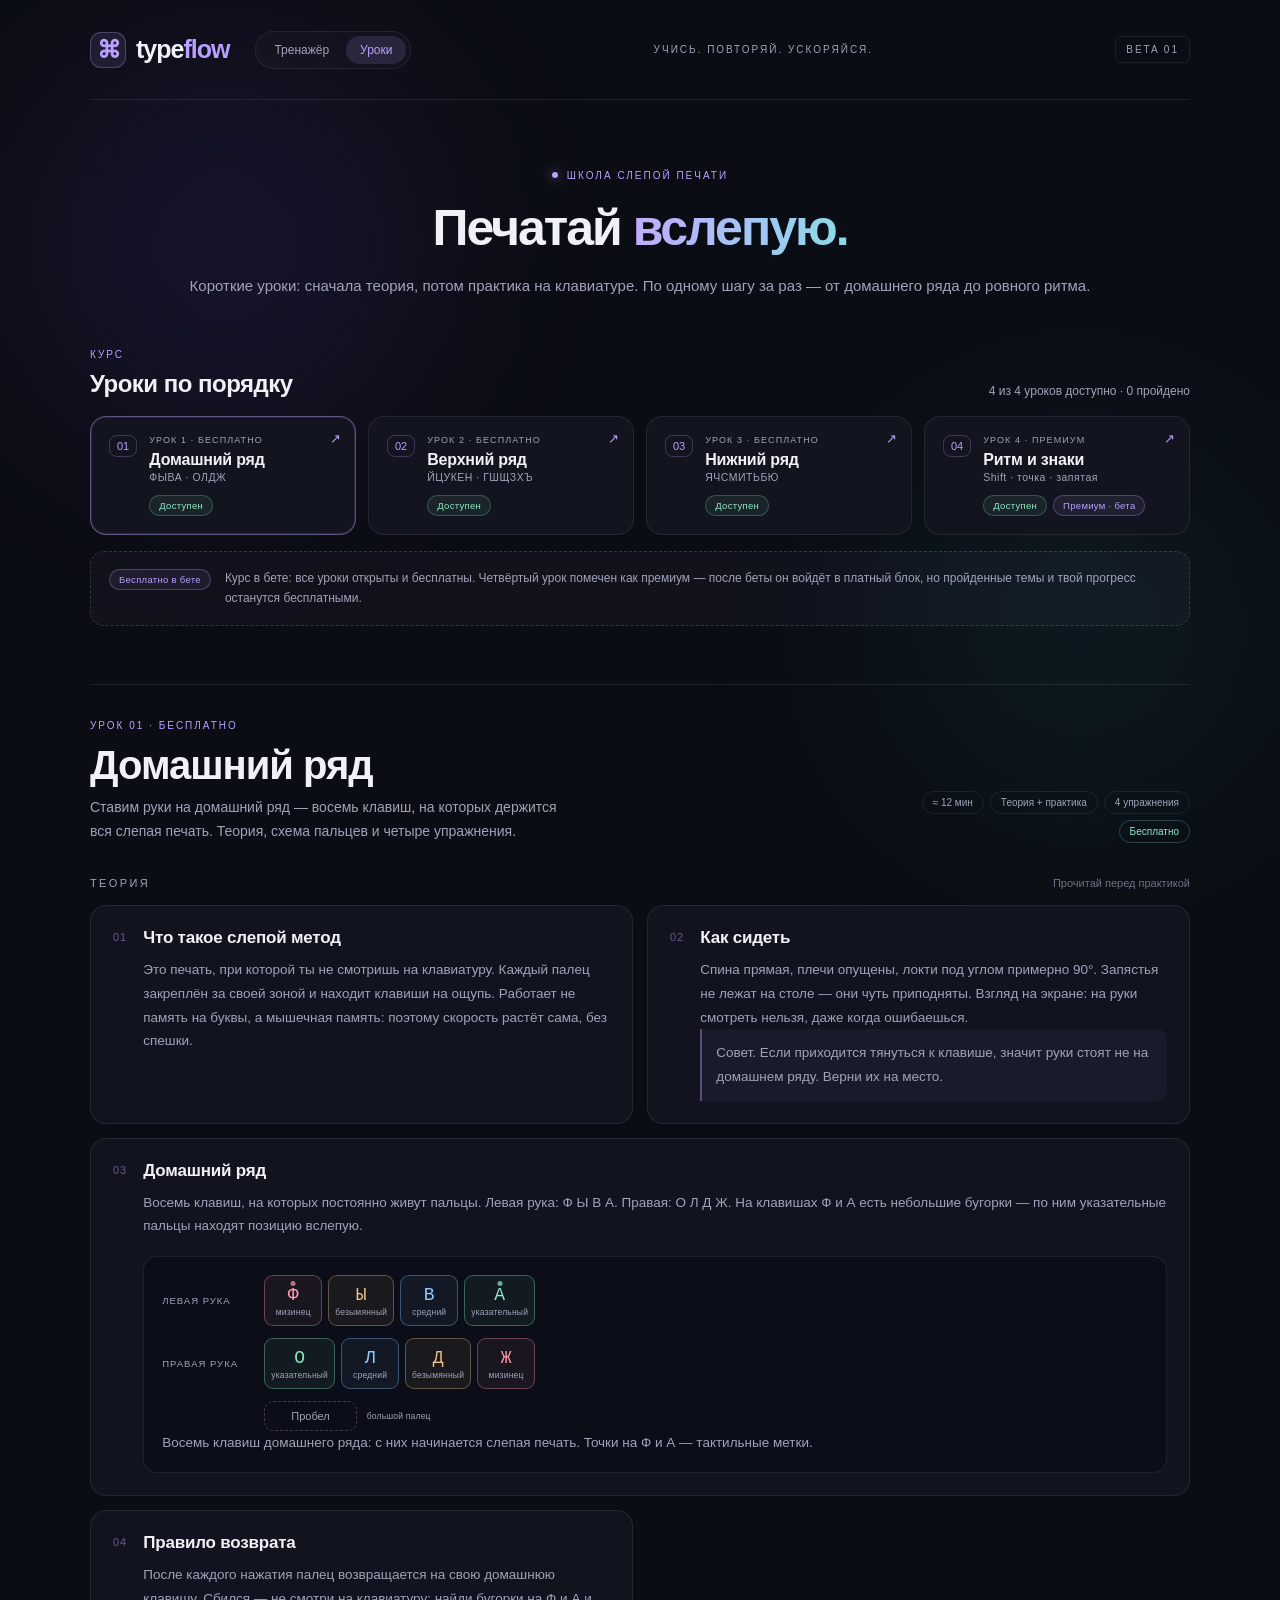
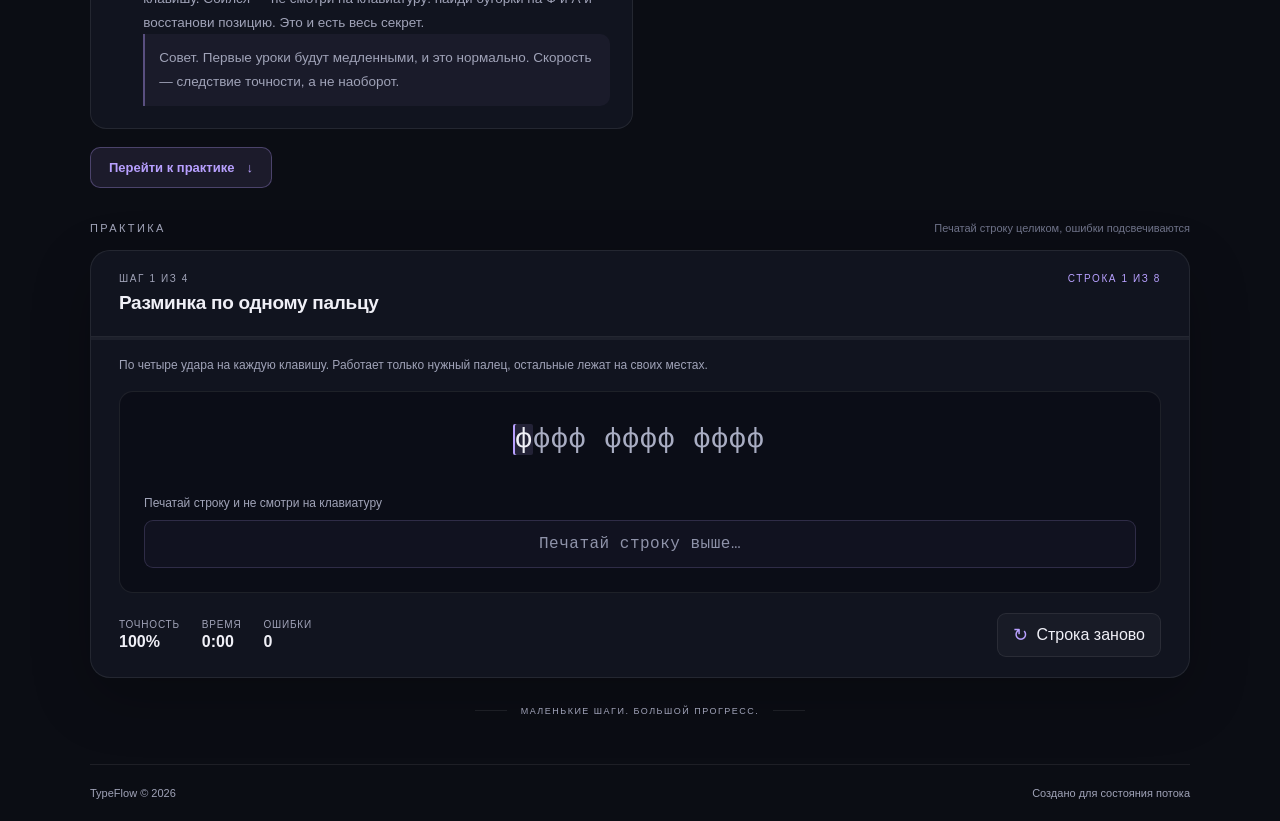
==== lessons.html @ a19fbf0d "Уроки слепой печати: 4 урока, прогресс и заготовка оплаты Страница уроков (теория и практика), дорож" ====
<!DOCTYPE html>
<html lang="ru">
<head>
<meta charset="UTF-8">
<meta name="viewport" content="width=device-width, initial-scale=1.0">
<meta name="description" content="TypeFlow — уроки слепой печати: теория и практика.">

<title>Уроки слепой печати — TypeFlow</title>

<link rel="stylesheet" href="style.css">
  <script src="lessons-data.js" defer></script>
  <script src="lessons.js" defer></script>
</head>

<body>
<div class="ambient ambient-purple" aria-hidden="true"></div>
<div class="ambient ambient-cyan" aria-hidden="true"></div>

<div class="page">
  <header class="header">
    <div class="header-main">
      <a class="logo" href="index.html" aria-label="TypeFlow — главная">
        <span class="logo-icon" aria-hidden="true">⌘</span>
        <span>type<span class="logo-accent">flow</span></span>
      </a>

      <nav class="header-nav" aria-label="Разделы">
        <a class="nav-link" href="index.html">Тренажёр</a>
        <a class="nav-link is-active" href="lessons.html" aria-current="page">Уроки</a>
      </nav>
    </div>

    <span class="header-label">УЧИСЬ. ПОВТОРЯЙ. УСКОРЯЙСЯ.</span>

    <span class="version">BETA 01</span>
  </header>

  <main>
    <section class="lesson-intro">
      <div class="eyebrow">
        <span class="status-dot" aria-hidden="true"></span>
        ШКОЛА СЛЕПОЙ ПЕЧАТИ
      </div>

      <h1>Печатай <span>вслепую.</span></h1>

      <p class="intro-description">
        Короткие уроки: сначала теория, потом практика на клавиатуре.
        По одному шагу за раз — от домашнего ряда до ровного ритма.
      </p>
    </section>

    <section class="roadmap-section" aria-labelledby="course-title">
      <div class="roadmap-head">
        <div>
          <span class="roadmap-eyebrow">КУРС</span>
          <h2 id="course-title">Уроки по порядку</h2>
        </div>

        <p id="course-stats" class="roadmap-stats"></p>
      </div>

      <div id="lesson-roadmap" class="roadmap"></div>

      <div class="course-note-block">
        <span class="badge badge-free">Бесплатно в бете</span>
        <p id="course-note" class="course-note"></p>
      </div>
    </section>

    <section id="lesson-view" aria-labelledby="lesson-title">
      <div class="lesson-head">
        <div class="lesson-head-text">
          <span id="lesson-eyebrow" class="lesson-eyebrow"></span>
          <h2 id="lesson-title">Домашний ряд</h2>
          <p id="lesson-summary" class="lesson-summary"></p>
          <p id="lesson-access-note" class="lesson-access-note" hidden></p>
        </div>

        <div id="lesson-meta" class="lesson-meta"></div>
      </div>

      <div class="lesson-section-head">
        <h3 class="lesson-section-title">Теория</h3>
        <span class="lesson-section-hint">Прочитай перед практикой</span>
      </div>

      <div id="theory-list" class="theory-list"></div>

      <button id="start-practice" class="lesson-start" type="button">
        Перейти к практике
        <span aria-hidden="true">↓</span>
      </button>

      <div class="lesson-section-head">
        <h3 class="lesson-section-title">Практика</h3>
        <span class="lesson-section-hint">
          Печатай строку целиком, ошибки подсвечиваются
        </span>
      </div>

      <section class="practice-card" aria-labelledby="drill-title">
        <div class="practice-head">
          <div>
            <span id="step-counter" class="practice-counter"></span>
            <h4 id="drill-title" class="practice-title"></h4>
          </div>

          <span id="line-counter" class="practice-counter"></span>
        </div>

        <div
          id="lesson-progress"
          class="progress"
          role="progressbar"
          aria-label="Прогресс урока"
          aria-valuemin="0"
          aria-valuemax="100"
          aria-valuenow="0"
        >
          <span id="progress-fill" class="progress-fill"></span>
        </div>

        <p id="drill-hint" class="drill-hint"></p>

        <div class="lesson-typing">
          <p id="task-text" class="lesson-task"></p>

          <label id="lesson-input-label" class="input-label" for="lesson-input">
            Печатай строку и не смотри на клавиатуру
          </label>

          <input
            id="lesson-input"
            class="typing-input lesson-input"
            type="text"
            placeholder="Печатай строку выше…"
            autocomplete="off"
            autocapitalize="off"
            spellcheck="false"
            aria-describedby="drill-hint"
          >
        </div>

        <div class="practice-footer">
          <div class="practice-stats">
            <span class="practice-stat">
              Точность
              <b id="stat-accuracy">100%</b>
            </span>

            <span class="practice-stat">
              Время
              <b id="stat-time">0:00</b>
            </span>

            <span class="practice-stat">
              Ошибки
              <b id="stat-errors">0</b>
            </span>
          </div>

          <button id="lesson-restart" class="restart-button" type="button">
            <span aria-hidden="true">↻</span> Строка заново
          </button>
        </div>
      </section>

      <section id="lesson-result" class="result-card" aria-live="polite" hidden>
        <div class="result-heading">
          <div>
            <span class="result-eyebrow">РЕЗУЛЬТАТ УРОКА</span>
            <h2 id="result-title">Урок пройден</h2>
          </div>

          <span id="result-badge" class="result-badge">Урок пройден</span>
        </div>

        <div class="result-grid">
          <div class="result-item">
            <span class="result-label">Точность</span>
            <div class="result-number">
              <span id="result-accuracy">0</span>
              <span class="result-unit">%</span>
            </div>
          </div>

          <div class="result-item">
            <span class="result-label">Время урока</span>
            <div class="result-number">
              <span id="result-time">0:00</span>
            </div>
          </div>

          <div class="result-item">
            <span class="result-label">Темп</span>
            <div class="result-number">
              <span id="result-speed">0</span>
              <span class="result-unit">зн/мин</span>
            </div>
          </div>

          <div class="result-item">
            <span class="result-label">Ошибки</span>
            <div class="result-number">
              <span id="result-errors">0</span>
            </div>
          </div>
        </div>

        <p id="result-message" class="result-message"></p>
        <p id="result-best" class="result-best"></p>

        <div class="result-actions">
          <button id="result-again" class="try-again-button" type="button">
            Пройти ещё раз <span aria-hidden="true">↗</span>
          </button>

          <a class="result-link" href="index.html">В тренажёр</a>
        </div>
      </section>
    </section>

    <section id="lesson-unavailable" class="lesson-unavailable" hidden>
      <h2 id="unavailable-title">Урок пока недоступен</h2>
      <p id="unavailable-text"></p>

      <div class="result-actions">
        <a class="try-again-button" href="lessons.html?lesson=home-row">
          Открыть первый урок <span aria-hidden="true">↗</span>
        </a>
        <a class="result-link" href="index.html">В тренажёр</a>
      </div>
    </section>

    <div class="bottom-note">
      <span class="note-line" aria-hidden="true"></span>
      МАЛЕНЬКИЕ ШАГИ. БОЛЬШОЙ ПРОГРЕСС.
      <span class="note-line" aria-hidden="true"></span>
    </div>
  </main>

  <footer class="footer">
    <span>TypeFlow © 2026</span>
    <span>Создано для состояния потока</span>
  </footer>
</div>
</body>
</html>
---- style.css ----
:root {
  color-scheme: dark;
  --background: #0b0d14;
  --surface: rgba(19, 22, 34, 0.88);
  --border: rgba(255, 255, 255, 0.08);
  --text: #f0f0f7;
  --muted: #a0a3b8;
  --accent: #b8a0ff;
}

* {
  box-sizing: border-box;
}

body {
  margin: 0;
  min-height: 100vh;
  background: var(--background);
  color: var(--text);
  font-family: "Segoe UI", Arial, sans-serif;
  -webkit-font-smoothing: antialiased;
}

button,
input {
  font: inherit;
}

button {
  cursor: pointer;
}

button:focus-visible,
a:focus-visible,
input:focus-visible {
  outline: 2px solid var(--accent);
  outline-offset: 5px;
}

.ambient {
  position: fixed;
  width: 400px;
  height: 400px;
  border-radius: 50%;
  filter: blur(100px);
  pointer-events: none;
  z-index: -1;
}

.ambient-purple {
  top: 5%;
  left: 2%;
  background: rgba(116, 70, 210, 0.13);
}

.ambient-cyan {
  right: 0;
  bottom: 8%;
  background: rgba(35, 160, 177, 0.08);
}

.page {
  width: min(1100px, calc(100% - 48px));
  min-height: 100vh;
  margin: 0 auto;
  display: flex;
  flex-direction: column;
}

.header {
  min-height: 100px;
  display: flex;
  align-items: center;
  justify-content: space-between;
  gap: 20px;
  border-bottom: 1px solid var(--border);
}

.logo {
  display: flex;
  align-items: center;
  gap: 10px;
  color: var(--text);
  text-decoration: none;
  font-size: 25px;
  font-weight: 700;
  letter-spacing: -1px;
}

.logo-icon {
  display: grid;
  place-items: center;
  width: 36px;
  height: 36px;
  border: 1px solid rgba(184, 160, 255, 0.3);
  border-radius: 11px;
  background: rgba(184, 160, 255, 0.1);
  color: var(--accent);
  font-size: 24px;
}

.logo-accent {
  color: var(--accent);
}

.header-label,
.version {
  font-size: 10px;
  letter-spacing: 2px;
  color: var(--muted);
}

.version {
  padding: 7px 10px;
  border: 1px solid var(--border);
  border-radius: 6px;
}

main {
  flex: 1;
  padding: 64px 0 48px;
}

.intro {
  text-align: center;
  margin-bottom: 38px;
}

.eyebrow {
  display: inline-flex;
  align-items: center;
  gap: 9px;
  font-size: 10px;
  letter-spacing: 2px;
  color: var(--accent);
}

.status-dot {
  width: 6px;
  height: 6px;
  border-radius: 50%;
  background: var(--accent);
  box-shadow: 0 0 12px rgba(184, 160, 255, 0.7);
}

h1 {
  margin: 18px 0 12px;
  font-size: clamp(36px, 6vw, 62px);
  line-height: 1.15;
  letter-spacing: -2px;
  font-weight: 650;
}

h1 span {
  background: linear-gradient(110deg, #c4a9ff, #88dce7);
  background-clip: text;
  -webkit-background-clip: text;
  color: transparent;
}

.intro-description {
  color: var(--muted);
  font-size: 15px;
  line-height: 1.7;
}

.test-card {
  overflow: hidden;
  background: var(--surface);
  border: 1px solid var(--border);
  border-radius: 22px;
  box-shadow: 0 24px 80px rgba(0, 0, 0, 0.25);
}

.toolbar {
  display: flex;
  align-items: center;
  justify-content: space-between;
  gap: 16px;
  padding: 20px 28px;
  border-bottom: 1px solid var(--border);
}

.mode-label {
  display: flex;
  align-items: center;
  gap: 8px;
  color: var(--muted);
  font-size: 13px;
}

.mode-label > span {
  font-size: 21px;
  color: var(--accent);
}

.duration-options {
  display: flex;
  align-items: center;
  gap: 5px;
  padding: 4px;
  background: #0d101a;
  border: 1px solid var(--border);
  border-radius: 10px;
}

.duration {
  min-width: 40px;
  padding: 7px 10px;
  border: 1px solid transparent;
  border-radius: 7px;
  background: transparent;
  color: var(--muted);
  transition: background 160ms, color 160ms;
}

.duration:hover {
  background: rgba(184, 160, 255, 0.08);
  color: var(--text);
}

.duration.active {
  background: rgba(184, 160, 255, 0.16);
  border-color: rgba(184, 160, 255, 0.2);
  color: var(--accent);
}

.seconds-label {
  padding: 0 8px;
  font-size: 12px;
  color: var(--muted);
}

.language {
  color: var(--muted);
  font-size: 12px;
}

.stats {
  display: grid;
  grid-template-columns: repeat(3, 1fr);
  gap: 20px;
  padding: 32px 36px;
}

.stat-label {
  color: var(--muted);
  font-size: 10px;
  letter-spacing: 1.6px;
}

.stat-value {
  display: flex;
  align-items: baseline;
  gap: 8px;
  margin-top: 7px;
  font-size: 38px;
  font-weight: 500;
  font-variant-numeric: tabular-nums;
}

.unit {
  color: var(--muted);
  font-size: 13px;
  font-weight: 400;
}

.timer-stat .stat-value {
  color: var(--accent);
}

.typing-area {
  margin: 0 28px;
  padding: 26px;
  border: 1px solid var(--border);
  border-radius: 14px;
  background: rgba(9, 11, 19, 0.6);
}

.typing-text {
  margin: 0 0 24px;
  color: #a3a7bd;
  font-family: Consolas, "Courier New", monospace;
  font-size: clamp(18px, 2.3vw, 24px);
  line-height: 1.9;
  overflow-wrap: anywhere;
}

.input-label {
  display: block;
  margin-bottom: 10px;
  color: var(--muted);
  font-size: 12px;
}

.typing-input {
  width: 100%;
  padding: 14px 16px;
  border: 1px solid rgba(184, 160, 255, 0.18);
  border-radius: 9px;
  background: rgba(184, 160, 255, 0.04);
  color: var(--text);
  caret-color: var(--accent);
}

.typing-input::placeholder {
  color: #8f93aa;
}

.test-footer {
  display: flex;
  align-items: center;
  justify-content: space-between;
  gap: 16px;
  padding: 22px 28px;
}

.hint {
  color: var(--muted);
  font-size: 12px;
}

.restart-button {
  display: inline-flex;
  align-items: center;
  gap: 8px;
  padding: 10px 15px;
  border: 1px solid var(--border);
  border-radius: 9px;
  background: rgba(255, 255, 255, 0.03);
  color: var(--text);
  transition: background 160ms, border-color 160ms;
}

.restart-button:hover {
  background: rgba(184, 160, 255, 0.1);
  border-color: rgba(184, 160, 255, 0.3);
}

.restart-button > span {
  color: var(--accent);
  font-size: 18px;
}

.bottom-note {
  display: flex;
  align-items: center;
  justify-content: center;
  gap: 14px;
  margin-top: 28px;
  color: var(--muted);
  font-size: 9px;
  letter-spacing: 1.5px;
  text-align: center;
}

.note-line {
  width: 32px;
  height: 1px;
  background: var(--border);
  flex-shrink: 0;
}

.footer {
  display: flex;
  justify-content: space-between;
  gap: 16px;
  padding: 22px 0;
  border-top: 1px solid var(--border);
  color: var(--muted);
  font-size: 11px;
}

@media (max-width: 600px) {
  .page {
    width: calc(100% - 28px);
  }

  .header {
    min-height: 78px;
  }

  .header-label {
    display: none;
  }

  main {
    padding-top: 42px;
  }

  .toolbar {
    flex-wrap: wrap;
    padding: 16px;
  }

  .language {
    display: none;
  }

  .stats {
    gap: 10px;
    padding: 26px 18px;
  }

  .stat-value {
    font-size: 29px;
    gap: 4px;
  }

  .stat-label {
    font-size: 9px;
    letter-spacing: 0.7px;
  }

  .typing-area {
    margin: 0 14px;
    padding: 18px;
  }

  .test-footer {
    padding: 18px;
  }

  .hint {
    max-width: 150px;
    line-height: 1.6;
  }

  .footer {
    flex-direction: column;
    align-items: center;
  }
}

@media (prefers-reduced-motion: reduce) {
  *,
  *::before,
  *::after {
    transition: none !important;
    animation: none !important;
  }
}
/* Подсветка символов во время теста */

.typing-text {
  min-height: 140px;
  white-space: pre-wrap;
}

.letter-correct {
  color: #8ce8c1;
}

.letter-wrong {
  color: #ff9baf;
  background: rgba(255, 105, 140, 0.13);
  text-decoration: underline;
  text-decoration-color: #ff9baf;
  border-radius: 3px;
}

.letter-current {
  color: #f0f0f7;
  background: rgba(184, 160, 255, 0.15);
  box-shadow: -2px 0 0 #b8a0ff;
  border-radius: 2px;
}

.typing-input:disabled {
  opacity: 0.65;
  cursor: not-allowed;
}

.restart-button.result-ready {
  background: rgba(184, 160, 255, 0.15);
  border-color: rgba(184, 160, 255, 0.45);
  color: #d6c6ff;
}

@media (max-width: 600px) {
  .typing-text {
    min-height: 180px;
  }
}
/* Карточка результата */

.result-card {
  margin-top: 24px;
  padding: 30px;
  border: 1px solid rgba(184, 160, 255, 0.22);
  border-radius: 22px;
  background:
    radial-gradient(
      ellipse at top right,
      rgba(145, 104, 255, 0.13),
      transparent 65%
    ),
    #121521;
  box-shadow: 0 20px 70px rgba(0, 0, 0, 0.2);
}

.result-card[hidden] {
  display: none;
}

.result-card:not([hidden]) {
  animation: result-appear 450ms ease-out both;
}

.result-heading {
  display: flex;
  align-items: center;
  justify-content: space-between;
  gap: 16px;
  margin-bottom: 28px;
}

.result-eyebrow {
  color: var(--accent);
  font-size: 10px;
  letter-spacing: 2px;
}

.result-heading h2 {
  margin: 10px 0 0;
  font-size: 26px;
  font-weight: 600;
  letter-spacing: -0.6px;
}

.result-badge {
  padding: 8px 12px;
  border: 1px solid rgba(140, 232, 193, 0.2);
  border-radius: 100px;
  background: rgba(140, 232, 193, 0.06);
  color: #8ce8c1;
  font-size: 11px;
}

.result-grid {
  display: grid;
  grid-template-columns: repeat(4, minmax(0, 1fr));
  gap: 14px;
}

.result-item {
  padding: 20px 16px;
  border: 1px solid var(--border);
  border-radius: 13px;
  background: rgba(8, 10, 18, 0.4);
}

.result-label {
  color: var(--muted);
  font-size: 12px;
}

.result-number {
  display: flex;
  align-items: baseline;
  gap: 7px;
  margin-top: 12px;
  font-size: 36px;
  font-variant-numeric: tabular-nums;
}

.result-item:first-child .result-number {
  color: var(--accent);
}

.result-unit {
  color: var(--muted);
  font-size: 12px;
}

.result-message {
  margin: 22px 0;
  color: var(--muted);
  font-size: 14px;
  line-height: 1.7;
}

.try-again-button {
  display: inline-flex;
  align-items: center;
  gap: 18px;
  padding: 13px 20px;
  border: 1px solid transparent;
  border-radius: 10px;
  background: #b8a0ff;
  color: #151024;
  font-weight: 600;
  transition: background 160ms, transform 160ms;
}

.try-again-button:hover {
  background: #cbb9ff;
  transform: translateY(-2px);
}

@keyframes result-appear {
  from {
    opacity: 0;
    transform: translateY(16px);
  }

  to {
    opacity: 1;
    transform: translateY(0);
  }
}

@media (max-width: 700px) {
  .result-grid {
    grid-template-columns: repeat(2, minmax(0, 1fr));
  }

  .result-heading {
    align-items: flex-start;
    flex-direction: column;
  }

  .result-card {
    padding: 22px;
  }
}

@media (prefers-reduced-motion: reduce) {
  .result-card:not([hidden]) {
    animation: none;
  }

  .try-again-button {
    transition: none;
  }

  .try-again-button:hover {
    transform: none;
  }
}
/* Переключатель режимов */

.mode-picker {
  width: min(480px, 100%);
  margin: 0 auto 28px;
}

.mode-picker-caption {
  margin: 0 0 12px;
  color: var(--muted);
  text-align: center;
  font-size: 10px;
  letter-spacing: 2px;
}

.mode-switch {
  position: relative;
  display: grid;
  grid-template-columns: repeat(2, minmax(0, 1fr));
  isolation: isolate;
  padding: 6px;
  border: 1px solid rgba(184, 160, 255, 0.15);
  border-radius: 17px;
  background: #10121d;
}

.mode-slider {
  position: absolute;
  top: 6px;
  bottom: 6px;
  left: 6px;
  width: calc((100% - 12px) / 2);
  z-index: -1;
  border: 1px solid rgba(184, 160, 255, 0.3);
  border-radius: 12px;
  background: linear-gradient(
    135deg,
    rgba(184, 160, 255, 0.19),
    rgba(184, 160, 255, 0.07)
  );
  box-shadow:
    0 4px 18px rgba(0, 0, 0, 0.18),
    inset 0 1px 0 rgba(255, 255, 255, 0.06);
  transition: transform 280ms ease;
}

.mode-switch.is-text .mode-slider {
  transform: translateX(100%);
}

.mode-button {
  display: flex;
  flex-direction: column;
  align-items: center;
  justify-content: center;
  gap: 5px;
  min-height: 72px;
  padding: 12px;
  border: none;
  border-radius: 12px;
  background: transparent;
  color: var(--muted);
  transition: color 180ms;
}

.mode-button:hover {
  color: var(--text);
}

.mode-button.selected {
  color: var(--accent);
}

.mode-button-title {
  font-size: 17px;
  font-weight: 600;
}

.mode-button-description {
  color: var(--muted);
  font-size: 11px;
}

.mode-button.selected .mode-button-description {
  color: #c1b5df;
}

@media (max-width: 600px) {
  .mode-button {
    min-height: 66px;
  }

  .mode-button-title {
    font-size: 16px;
  }

  .mode-button-description {
    font-size: 10px;
  }
}

@media (prefers-reduced-motion: reduce) {
  .mode-slider,
  .mode-button {
    transition: none;
  }
}
/* Обновлённый переключатель времени */

.duration-options {
  position: relative;
  flex-shrink: 0;
  gap: 4px;
  padding: 5px;
  margin-right: 62px;
  border: 1px solid rgba(255, 255, 255, 0.08);
  border-radius: 12px;
  background: rgba(8, 10, 18, 0.65);
}

.duration {
  display: grid;
  place-items: center;
  min-width: 42px;
  min-height: 34px;
  padding: 6px 10px;
  border: 1px solid transparent;
  border-radius: 8px;
  background: transparent;
  color: var(--muted);
  font-size: 13px;
  font-weight: 500;
  font-variant-numeric: tabular-nums;
  transition:
    background 180ms,
    color 180ms,
    border-color 180ms;
}

.duration:hover {
  background: rgba(184, 160, 255, 0.07);
  color: var(--text);
}

.duration.active {
  border-color: rgba(184, 160, 255, 0.25);
  background: rgba(184, 160, 255, 0.15);
  color: #d6c6ff;
  box-shadow: 0 2px 8px rgba(0, 0, 0, 0.12);
}

.seconds-label {
  position: absolute;
  left: calc(100% + 12px);
  top: 50%;
  transform: translateY(-50%);
  padding: 0;
  color: var(--muted);
  font-size: 12px;
  white-space: nowrap;
  pointer-events: none;
}

@media (max-width: 600px) {
  .duration-options {
    margin-right: 54px;
  }

  .duration {
    min-width: 36px;
    min-height: 32px;
    padding: 6px 8px;
  }

  .seconds-label {
    left: calc(100% + 9px);
    font-size: 11px;
  }
}

@media (prefers-reduced-motion: reduce) {
  .duration {
    transition: none;
  }
}   
/* Единый переключатель времени: 15 с / 30 с / 60 с */

.duration-options {
  display: inline-flex;
  align-items: center;
  gap: 4px;
  margin-right: 0;
  padding: 5px;
  border-radius: 12px;
}

.duration {
  display: inline-flex;
  align-items: baseline;
  justify-content: center;
  gap: 5px;
  min-width: 62px;
  min-height: 34px;
  padding: 8px 12px;
  line-height: 1;
}

.time-unit {
  font-size: 11px;
  font-weight: 400;
  opacity: 0.65;
}

.duration.active .time-unit {
  opacity: 0.85;
}

@media (max-width: 600px) {
  .duration-options {
    margin-right: 0;
  }

  .duration {
    min-width: 50px;
    padding: 8px 9px;
  }
}

/* Выбор сложности */

.difficulty-panel {
  display: flex;
  flex-direction: column;
  align-items: center;
  gap: 10px;
  margin: -6px auto 26px;
}

.difficulty-panel[hidden] {
  display: none;
}

.difficulty-label {
  color: var(--muted);
  font-size: 9px;
  font-weight: 500;
  letter-spacing: 2px;
  text-transform: uppercase;
}

.difficulty-options {
  display: grid;
  grid-template-columns: repeat(3, minmax(0, 1fr));
  gap: 4px;
  width: min(390px, 100%);
  padding: 5px;
  border: 1px solid rgba(255, 255, 255, 0.08);
  border-radius: 13px;
  background: #10121d;
}

.difficulty-dot {
  display: none;
}

.difficulty-button {
  display: flex;
  align-items: center;
  justify-content: center;
  min-width: 0;
  min-height: 40px;
  padding: 10px 12px;
  border: 1px solid transparent;
  border-radius: 9px;
  background: transparent;
  color: var(--muted);
  font-family: inherit;
  font-size: 12px;
  font-weight: 500;
  line-height: 1.2;
  cursor: pointer;
  transition:
    color 180ms ease,
    background 180ms ease,
    border-color 180ms ease;
}

.difficulty-button:hover {
  background: rgba(184, 160, 255, 0.06);
  color: var(--text);
}

.difficulty-button.selected {
  border-color: rgba(184, 160, 255, 0.25);
  background: linear-gradient(
    135deg,
    rgba(184, 160, 255, 0.18),
    rgba(184, 160, 255, 0.08)
  );
  color: #d6c6ff;
  box-shadow:
    0 2px 8px rgba(0, 0, 0, 0.15),
    inset 0 1px 0 rgba(255, 255, 255, 0.04);
}

.difficulty-button:focus-visible {
  outline: 2px solid var(--accent);
  outline-offset: 3px;
}

.difficulty-description {
  max-width: 440px;
  min-height: 36px;
  margin: 0;
  padding: 0 10px;
  color: var(--muted);
  text-align: center;
  font-size: 11px;
  line-height: 1.6;
}

@media (max-width: 600px) {
  .difficulty-options {
    width: min(350px, 100%);
  }

  .difficulty-button {
    padding: 10px 8px;
    font-size: 11px;
  }
}

@media (prefers-reduced-motion: reduce) {
  .difficulty-button {
    transition: none;
  }
}

/* Цельные отрывки вместо обрезанного фрагмента */

.typing-text {
  min-height: 0;
  margin: 0 0 26px;
  color: #a9adc3;
  font-family: Consolas, "Courier New", monospace;
  font-size: 20px;
  font-weight: 400;
  line-height: 1.85;
  letter-spacing: 0;
  white-space: pre-wrap;
  word-break: normal;
  overflow-wrap: break-word;
  text-align: left;
}

.letter-correct {
  color: #8ce8c1;
}

.letter-wrong {
  color: #ff9baf;
  background: rgba(255, 105, 140, 0.13);
  text-decoration: underline;
  border-radius: 3px;
}

.letter-current {
  color: #f0f0f7;
  background: rgba(184, 160, 255, 0.14);
  box-shadow: -2px 0 0 #b8a0ff;
  border-radius: 2px;
}

.hint {
  line-height: 1.6;
}

@media (max-width: 600px) {
  .typing-text {
    min-height: 0;
    font-size: 17px;
    line-height: 1.8;
  }
}
/* Личный рекорд */

.record-card {
  display: grid;
  grid-template-columns: minmax(0, 1fr) auto;
  align-items: center;
  gap: 16px 24px;
  margin-top: 24px;
  padding: 24px 28px;
  border: 1px solid var(--border);
  border-radius: 18px;
  background:
    linear-gradient(
      120deg,
      rgba(184, 160, 255, 0.045),
      transparent
    ),
    #11141f;
  transition: border-color 200ms, box-shadow 200ms;
}

.record-eyebrow {
  color: var(--accent);
  font-size: 10px;
  letter-spacing: 1.8px;
}

.record-mode {
  margin: 10px 0 6px;
  color: var(--text);
  font-size: 14px;
}

.record-details {
  margin: 0;
  color: var(--muted);
  font-size: 12px;
  line-height: 1.6;
}

.record-score {
  display: flex;
  align-items: baseline;
  gap: 7px;
  color: #d6c6ff;
}

#record-value {
  font-size: 36px;
  font-weight: 500;
  font-variant-numeric: tabular-nums;
}

.record-unit {
  color: var(--muted);
  font-size: 11px;
}

.record-notice {
  grid-column: 1 / -1;
  margin: 0;
  padding-top: 14px;
  border-top: 1px solid var(--border);
  color: var(--muted);
  font-size: 12px;
  line-height: 1.6;
}

.record-notice[hidden] {
  display: none;
}

.record-card.is-new-record {
  border-color: rgba(184, 160, 255, 0.4);
  box-shadow: 0 0 30px rgba(145, 104, 255, 0.07);
}

.record-card.is-new-record .record-notice {
  color: #d6c6ff;
}

@media (max-width: 600px) {
  .record-card {
    padding: 20px;
    gap: 14px;
  }

  #record-value {
    font-size: 30px;
  }

  .record-mode {
    font-size: 12px;
  }
}

@media (prefers-reduced-motion: reduce) {
  .record-card {
    transition: none;
  }
}

/* Поздравление с новым рекордом */

.record-modal {
  position: fixed;
  width: min(460px, calc(100% - 32px));
  max-height: calc(100dvh - 40px);
  margin: auto;
  padding: 0;
  overflow-y: auto;
  border: 1px solid rgba(184, 160, 255, 0.35);
  border-radius: 26px;
  background: #11131f;
  color: var(--text);
  box-shadow:
    0 30px 100px rgba(0, 0, 0, 0.55),
    0 0 70px rgba(145, 104, 255, 0.12);
}

.record-modal::backdrop {
  background: rgba(5, 7, 14, 0.78);
  backdrop-filter: blur(8px);
}

.record-modal[open] {
  animation: record-modal-appear 320ms ease-out both;
}

.record-modal-content {
  position: relative;
  padding: 42px 30px 30px;
  text-align: center;
  background:
    radial-gradient(
      ellipse at 50% 0%,
      rgba(162, 123, 255, 0.2),
      transparent 65%
    );
}

.record-modal-close {
  position: absolute;
  top: 14px;
  right: 14px;
  display: grid;
  place-items: center;
  width: 32px;
  height: 32px;
  padding: 0;
  border: 1px solid var(--border);
  border-radius: 50%;
  background: rgba(255, 255, 255, 0.03);
  color: var(--muted);
  font-size: 23px;
  line-height: 1;
}

.record-modal-close:hover {
  background: rgba(255, 255, 255, 0.08);
  color: var(--text);
}

.record-modal-symbol {
  display: grid;
  place-items: center;
  width: 76px;
  height: 76px;
  margin: 0 auto 22px;
  border: 1px solid rgba(184, 160, 255, 0.3);
  border-radius: 24px;
  background: rgba(184, 160, 255, 0.1);
  color: #d2bdff;
  font-size: 43px;
  box-shadow: 0 0 35px rgba(184, 160, 255, 0.13);
}

.record-modal-eyebrow {
  color: var(--accent);
  font-size: 9px;
  letter-spacing: 2px;
}

.record-modal h2 {
  margin: 12px 0 10px;
  font-size: clamp(28px, 6vw, 36px);
  letter-spacing: -1px;
}

.record-modal-mode {
  margin: 0;
  color: var(--muted);
  font-size: 12px;
}

.record-modal-score {
  display: flex;
  align-items: baseline;
  justify-content: center;
  gap: 10px;
  margin: 24px 0 12px;
}

#record-modal-wpm {
  color: #d6c6ff;
  font-size: clamp(60px, 14vw, 82px);
  font-weight: 650;
  line-height: 1;
  letter-spacing: -4px;
  font-variant-numeric: tabular-nums;
}

.record-modal-score > span:last-child {
  color: var(--muted);
  font-size: 13px;
}

.record-modal-gain {
  display: inline-block;
  padding: 7px 12px;
  border: 1px solid rgba(140, 232, 193, 0.18);
  border-radius: 100px;
  background: rgba(140, 232, 193, 0.07);
  color: #8ce8c1;
  font-size: 12px;
}

.record-modal-message {
  max-width: 330px;
  margin: 24px auto;
  color: #b8bbce;
  font-size: 14px;
  line-height: 1.8;
}

.record-modal-storage {
  margin: 0 0 18px;
  color: #ebd098;
  font-size: 11px;
  line-height: 1.6;
}

.record-modal-continue {
  display: flex;
  align-items: center;
  justify-content: center;
  gap: 12px;
  width: 100%;
  padding: 15px;
  border: none;
  border-radius: 12px;
  background: #b8a0ff;
  color: #151024;
  font-size: 13px;
  font-weight: 600;
}

.record-modal-continue:hover {
  background: #cbb9ff;
}

@keyframes record-modal-appear {
  from {
    opacity: 0;
    transform: translateY(18px) scale(0.97);
  }

  to {
    opacity: 1;
    transform: translateY(0) scale(1);
  }
}

@media (prefers-reduced-motion: reduce) {
  .record-modal[open] {
    animation: none;
  }
}
/* Переключатель языка */

.language-switch {
  display: inline-flex;
  align-items: center;
  flex-shrink: 0;
  gap: 3px;
  padding: 4px;
  border: 1px solid var(--border);
  border-radius: 10px;
  background: rgba(8, 10, 18, 0.55);
}

.language-button {
  display: grid;
  place-items: center;
  min-width: 38px;
  min-height: 32px;
  padding: 7px 9px;
  border: 1px solid transparent;
  border-radius: 7px;
  background: transparent;
  color: var(--muted);
  font-family: inherit;
  font-size: 11px;
  font-weight: 600;
  letter-spacing: 0.5px;
  transition:
    color 180ms,
    background 180ms,
    border-color 180ms;
}

.language-button:hover {
  background: rgba(184, 160, 255, 0.06);
  color: var(--text);
}

.language-button.selected {
  border-color: rgba(184, 160, 255, 0.22);
  background: rgba(184, 160, 255, 0.14);
  color: #d6c6ff;
}

@media (max-width: 600px) {
  .toolbar {
    flex-wrap: wrap;
    gap: 12px;
  }
}

@media (prefers-reduced-motion: reduce) {
  .language-button {
    transition: none;
  }
}
/* ------------------------------------------------------------------ */
/* Уроки слепой печати                                              */
/* ------------------------------------------------------------------ */

.header-main {
  display: flex;
  align-items: center;
  gap: 26px;
}

.header-nav {
  display: flex;
  align-items: center;
  gap: 3px;
  padding: 4px;
  border: 1px solid var(--border);
  border-radius: 100px;
  background: rgba(255, 255, 255, 0.02);
}

.nav-link {
  padding: 7px 14px;
  border-radius: 100px;
  color: var(--muted);
  text-decoration: none;
  font-size: 12px;
  transition: color 160ms, background 160ms;
}

.nav-link:hover {
  color: var(--text);
  background: rgba(184, 160, 255, 0.08);
}

.nav-link.is-active {
  color: var(--accent);
  background: rgba(184, 160, 255, 0.14);
}

.lesson-intro {
  text-align: center;
  margin-bottom: 46px;
}

.lesson-intro h1 {
  font-size: clamp(32px, 5vw, 50px);
}

.lesson-head-text {
  min-width: 0;
}

.roadmap-section {
  margin-top: 4px;
}

/* --- Курс --------------------------------------------------------- */

.roadmap-head {
  display: flex;
  align-items: flex-end;
  justify-content: space-between;
  gap: 16px;
  margin-bottom: 18px;
}

.roadmap-eyebrow {
  color: var(--accent);
  font-size: 10px;
  letter-spacing: 2px;
}

.roadmap-head h2 {
  margin: 8px 0 0;
  font-size: 24px;
  letter-spacing: -0.5px;
}

.roadmap-stats {
  margin: 0;
  color: var(--muted);
  font-size: 12px;
  text-align: right;
}

.roadmap {
  display: grid;
  grid-template-columns: repeat(4, minmax(0, 1fr));
  gap: 12px;
}

.roadmap-card {
  position: relative;
  display: flex;
  align-items: flex-start;
  gap: 12px;
  padding: 18px;
  border: 1px solid var(--border);
  border-radius: 16px;
  background: #12151f;
  color: inherit;
  text-decoration: none;
  transition: border-color 180ms, transform 180ms, background 180ms;
}

.roadmap-card.is-available:hover {
  border-color: rgba(184, 160, 255, 0.35);
  background: #151827;
  transform: translateY(-2px);
}

.roadmap-card.is-active {
  border-color: rgba(184, 160, 255, 0.45);
  box-shadow: inset 0 0 0 1px rgba(184, 160, 255, 0.12);
}

.roadmap-card.is-locked {
  opacity: 0.6;
  cursor: not-allowed;
}

.roadmap-card.is-completed {
  border-color: rgba(140, 232, 193, 0.22);
}

.roadmap-card.is-completed .roadmap-arrow {
  color: #8ce8c1;
}

.roadmap-number {
  flex-shrink: 0;
  padding: 4px 7px;
  border: 1px solid rgba(184, 160, 255, 0.25);
  border-radius: 8px;
  color: var(--accent);
  font-size: 11px;
  font-variant-numeric: tabular-nums;
}

.roadmap-body {
  min-width: 0;
  flex: 1;
  padding-right: 14px;
}

.roadmap-kicker {
  display: block;
  color: var(--muted);
  font-size: 9px;
  letter-spacing: 1.1px;
  text-transform: uppercase;
}

.roadmap-title {
  margin: 6px 0 2px;
  font-size: 16px;
  letter-spacing: -0.2px;
}

.roadmap-subtitle {
  margin: 0;
  color: var(--muted);
  font-size: 10.5px;
  letter-spacing: 0.5px;
}

.roadmap-footer {
  display: flex;
  flex-wrap: wrap;
  gap: 6px;
  margin-top: 12px;
}

.roadmap-arrow {
  position: absolute;
  top: 14px;
  right: 14px;
  color: var(--muted);
  font-size: 13px;
}

.roadmap-card.is-available .roadmap-arrow {
  color: var(--accent);
}

.badge {
  display: inline-flex;
  align-items: center;
  padding: 4px 9px;
  border: 1px solid var(--border);
  border-radius: 100px;
  color: var(--muted);
  font-size: 9.5px;
  letter-spacing: 0.3px;
  white-space: nowrap;
}

.badge-ready,
.badge-done {
  border-color: rgba(140, 232, 193, 0.25);
  background: rgba(140, 232, 193, 0.07);
  color: #8ce8c1;
}

.badge-soon {
  background: rgba(255, 255, 255, 0.03);
}

.badge-paid {
  border-color: rgba(255, 155, 175, 0.25);
  background: rgba(255, 155, 175, 0.06);
  color: #ff9baf;
}

.badge-free {
  border-color: rgba(184, 160, 255, 0.3);
  background: rgba(184, 160, 255, 0.08);
  color: var(--accent);
}

.course-note-block {
  display: flex;
  align-items: flex-start;
  gap: 14px;
  margin-top: 16px;
  padding: 16px 18px;
  border: 1px dashed rgba(184, 160, 255, 0.22);
  border-radius: 14px;
  background: rgba(184, 160, 255, 0.035);
}

.course-note-block .badge {
  flex-shrink: 0;
  margin-top: 1px;
}

.course-note {
  margin: 0;
  color: var(--muted);
  font-size: 12px;
  line-height: 1.7;
}

/* --- Шапка урока -------------------------------------------------- */

.lesson-head {
  display: flex;
  align-items: flex-end;
  justify-content: space-between;
  gap: 24px;
  margin: 58px 0 30px;
  padding-top: 30px;
  border-top: 1px solid var(--border);
}

.lesson-eyebrow {
  color: var(--accent);
  font-size: 10px;
  letter-spacing: 2px;
}

.lesson-head h2 {
  margin: 10px 0 8px;
  font-size: clamp(28px, 4vw, 40px);
  letter-spacing: -1px;
}

.lesson-summary {
  margin: 0;
  max-width: 62ch;
  color: var(--muted);
  font-size: 14px;
  line-height: 1.7;
}

.lesson-access-note {
  max-width: 62ch;
  margin: 14px 0 0;
  padding: 12px 14px;
  border: 1px dashed rgba(255, 155, 175, 0.28);
  border-radius: 10px;
  background: rgba(255, 155, 175, 0.045);
  color: #d8bdc6;
  font-size: 12px;
  line-height: 1.65;
}

.lesson-meta {
  display: flex;
  flex-wrap: wrap;
  justify-content: flex-end;
  gap: 6px;
  max-width: 280px;
}

.lesson-chip {
  padding: 5px 10px;
  border: 1px solid var(--border);
  border-radius: 100px;
  color: var(--muted);
  font-size: 10px;
  white-space: nowrap;
}

.lesson-chip.is-free {
  border-color: rgba(140, 232, 193, 0.25);
  color: #8ce8c1;
}

.lesson-chip.is-paid {
  border-color: rgba(255, 155, 175, 0.3);
  color: #ff9baf;
}

.lesson-chip.is-record {
  border-color: rgba(184, 160, 255, 0.3);
  color: var(--accent);
}

.lesson-section-head {
  display: flex;
  align-items: baseline;
  justify-content: space-between;
  gap: 16px;
  margin: 34px 0 16px;
}

.lesson-section-title {
  margin: 0;
  color: var(--muted);
  font-size: 11px;
  font-weight: 500;
  letter-spacing: 2.4px;
  text-transform: uppercase;
}

.lesson-section-hint {
  color: #6e7288;
  font-size: 11px;
  text-align: right;
}

/* --- Теория ------------------------------------------------------- */

.theory-list {
  display: grid;
  grid-template-columns: repeat(2, minmax(0, 1fr));
  gap: 14px;
}

.theory-card {
  display: flex;
  gap: 16px;
  padding: 22px;
  border: 1px solid var(--border);
  border-radius: 16px;
  background: var(--surface);
}

.theory-card.is-wide {
  grid-column: 1 / -1;
}

.theory-index {
  padding-top: 3px;
  color: rgba(184, 160, 255, 0.5);
  font-size: 11px;
  letter-spacing: 1px;
}

.theory-body {
  min-width: 0;
}

.theory-body h3 {
  margin: 0 0 10px;
  font-size: 17px;
  letter-spacing: -0.2px;
}

.theory-body p {
  margin: 0;
  color: var(--muted);
  font-size: 13.5px;
  line-height: 1.75;
}

.theory-tip {
  margin-top: 14px;
  padding: 12px 14px;
  border-left: 2px solid rgba(184, 160, 255, 0.4);
  border-radius: 0 10px 10px 0;
  background: rgba(184, 160, 255, 0.05);
  color: #b9bdd2;
  font-size: 12.5px;
}

/* --- Схема клавиатуры --------------------------------------------- */

.keyboard {
  margin-top: 18px;
  padding: 18px;
  border: 1px solid var(--border);
  border-radius: 14px;
  background: rgba(8, 10, 18, 0.45);
}

.keyboard-hand {
  display: flex;
  align-items: center;
  gap: 14px;
}

.keyboard-hand + .keyboard-hand {
  margin-top: 12px;
}

.keyboard-hand-label {
  flex-shrink: 0;
  width: 88px;
  color: var(--muted);
  font-size: 9.5px;
  letter-spacing: 1px;
  text-transform: uppercase;
}

.keyboard-keys {
  display: flex;
  flex-wrap: wrap;
  gap: 6px;
}

.keyboard-key {
  position: relative;
  display: grid;
  gap: 3px;
  justify-items: center;
  min-width: 58px;
  padding: 10px 6px 8px;
  border: 1px solid var(--border);
  border-radius: 9px;
  background: #10131d;
}

.keyboard-letter {
  font-family: Consolas, "Courier New", monospace;
  font-size: 18px;
  line-height: 1;
}

.keyboard-finger {
  color: var(--muted);
  font-size: 8.5px;
  letter-spacing: 0.2px;
}

.keyboard-key.has-bump::after {
  content: "";
  position: absolute;
  top: 5px;
  left: 50%;
  width: 5px;
  height: 5px;
  border-radius: 50%;
  background: currentColor;
  opacity: 0.7;
  transform: translateX(-50%);
}

.finger-pinky {
  border-color: rgba(255, 155, 175, 0.35);
  background: rgba(255, 155, 175, 0.06);
  color: #ff9baf;
}

.finger-ring {
  border-color: rgba(242, 196, 141, 0.35);
  background: rgba(242, 196, 141, 0.06);
  color: #f2c48d;
}

.finger-middle {
  border-color: rgba(143, 201, 255, 0.35);
  background: rgba(143, 201, 255, 0.06);
  color: #8fc9ff;
}

.finger-index {
  border-color: rgba(140, 232, 193, 0.35);
  background: rgba(140, 232, 193, 0.06);
  color: #8ce8c1;
}

.keyboard-space {
  display: flex;
  align-items: center;
  gap: 10px;
  margin-top: 12px;
  padding-left: 102px;
}

.keyboard-space-key {
  padding: 8px 26px;
  border: 1px dashed rgba(184, 160, 255, 0.3);
  border-radius: 9px;
  color: var(--muted);
  font-size: 11px;
}

.keyboard-caption {
  margin: 14px 0 0;
  color: #6e7288;
  font-size: 11px;
  line-height: 1.6;
}

.lesson-start {
  display: inline-flex;
  align-items: center;
  gap: 12px;
  margin-top: 18px;
  padding: 12px 18px;
  border: 1px solid rgba(184, 160, 255, 0.3);
  border-radius: 10px;
  background: rgba(184, 160, 255, 0.1);
  color: var(--accent);
  font-size: 13px;
  font-weight: 600;
  transition: background 160ms, transform 160ms;
}

.lesson-start:hover {
  background: rgba(184, 160, 255, 0.18);
  transform: translateY(-1px);
}

/* --- Практика ----------------------------------------------------- */

.practice-card {
  overflow: hidden;
  border: 1px solid var(--border);
  border-radius: 20px;
  background: var(--surface);
  box-shadow: 0 20px 60px rgba(0, 0, 0, 0.22);
}

.practice-head {
  display: flex;
  align-items: flex-start;
  justify-content: space-between;
  gap: 16px;
  padding: 22px 28px;
  border-bottom: 1px solid var(--border);
}

.practice-counter {
  display: block;
  color: var(--muted);
  font-size: 10px;
  letter-spacing: 1.6px;
  text-transform: uppercase;
}

.practice-head > .practice-counter {
  color: var(--accent);
  white-space: nowrap;
}

.practice-title {
  margin: 8px 0 0;
  font-size: 19px;
  font-weight: 600;
  letter-spacing: -0.3px;
}

.progress {
  height: 3px;
  background: rgba(255, 255, 255, 0.05);
}

.progress-fill {
  display: block;
  width: 0;
  height: 100%;
  background: linear-gradient(90deg, #b8a0ff, #8ce8c1);
  transition: width 300ms ease;
}

.drill-hint {
  margin: 0;
  padding: 16px 28px 0;
  color: var(--muted);
  font-size: 12px;
  line-height: 1.65;
}

.lesson-typing {
  margin: 16px 28px 0;
  padding: 24px;
  border: 1px solid var(--border);
  border-radius: 14px;
  background: rgba(9, 11, 19, 0.6);
  cursor: text;
}

.lesson-task {
  min-height: 2.2em;
  margin: 0 0 18px;
  color: #a9adc3;
  font-family: Consolas, "Courier New", monospace;
  font-size: clamp(20px, 2.6vw, 28px);
  line-height: 1.7;
  letter-spacing: 1px;
  text-align: center;
  overflow-wrap: break-word;
}

.lesson-input {
  text-align: center;
  font-family: Consolas, "Courier New", monospace;
  letter-spacing: 0.5px;
}

.practice-footer {
  display: flex;
  align-items: center;
  justify-content: space-between;
  gap: 16px;
  padding: 20px 28px;
}

.practice-stats {
  display: flex;
  flex-wrap: wrap;
  gap: 22px;
}

.practice-stat {
  display: flex;
  flex-direction: column;
  gap: 3px;
  color: var(--muted);
  font-size: 10px;
  letter-spacing: 0.8px;
  text-transform: uppercase;
}

.practice-stat b {
  color: var(--text);
  font-size: 16px;
  font-weight: 600;
  font-variant-numeric: tabular-nums;
  letter-spacing: 0;
  text-transform: none;
}

/* --- Результат и заглушка ----------------------------------------- */

.result-best {
  margin: -8px 0 22px;
  color: var(--accent);
  font-size: 12px;
  letter-spacing: 0.3px;
}

.result-actions {
  display: flex;
  align-items: center;
  flex-wrap: wrap;
  gap: 18px;
}

.result-link {
  padding-bottom: 2px;
  border-bottom: 1px solid rgba(255, 255, 255, 0.15);
  color: var(--muted);
  font-size: 12px;
  text-decoration: none;
}

.result-link:hover {
  color: var(--text);
}

.lesson-unavailable {
  margin-top: 40px;
  padding: 36px;
  border: 1px dashed rgba(184, 160, 255, 0.25);
  border-radius: 20px;
  background: rgba(184, 160, 255, 0.03);
  text-align: center;
}

.lesson-unavailable h2 {
  margin: 0 0 12px;
  font-size: 26px;
  letter-spacing: -0.6px;
}

.lesson-unavailable p {
  max-width: 56ch;
  margin: 0 auto 24px;
  color: var(--muted);
  font-size: 14px;
  line-height: 1.7;
}

.lesson-unavailable .result-actions {
  justify-content: center;
}

.lesson-unavailable .try-again-button {
  text-decoration: none;
}

/* --- Адаптив ------------------------------------------------------ */

@media (max-width: 900px) {
  .roadmap {
    grid-template-columns: repeat(2, minmax(0, 1fr));
  }

  .theory-list {
    grid-template-columns: 1fr;
  }

  .lesson-head {
    flex-direction: column;
    align-items: flex-start;
  }

  .lesson-meta {
    justify-content: flex-start;
    max-width: none;
  }

  .lesson-section-hint {
    display: none;
  }
}

@media (max-width: 600px) {
  .header-main {
    gap: 12px;
  }

  .version {
    display: none;
  }

  .header-nav {
    gap: 2px;
  }

  .nav-link {
    padding: 6px 9px;
    font-size: 10.5px;
  }

  .roadmap {
    grid-template-columns: 1fr;
  }

  .roadmap-head {
    flex-direction: column;
    align-items: flex-start;
    gap: 8px;
  }

  .roadmap-stats {
    text-align: left;
  }

  .lesson-head {
    margin-top: 42px;
  }

  .theory-card {
    padding: 18px;
    gap: 12px;
  }

  .keyboard {
    padding: 14px;
  }

  .keyboard-hand {
    flex-direction: column;
    align-items: flex-start;
    gap: 8px;
  }

  .keyboard-space {
    padding-left: 0;
  }

  .practice-head {
    padding: 18px;
  }

  .drill-hint {
    padding: 14px 18px 0;
  }

  .lesson-typing {
    margin: 14px 18px 0;
    padding: 18px 14px;
  }

  .practice-footer {
    flex-direction: column;
    align-items: flex-start;
    padding: 16px 18px;
  }

  .practice-stats {
    gap: 16px;
  }

  .lesson-unavailable {
    padding: 24px 18px;
  }
}

@media (prefers-reduced-motion: reduce) {
  .roadmap-card,
  .lesson-start,
  .progress-fill,
  .nav-link {
    transition: none;
  }
}

/* --- Lesson teaser on the main page -------------------------------- */

.lesson-teaser {
  display: flex;
  align-items: center;
  justify-content: space-between;
  gap: 24px;
  margin-top: 26px;
  padding: 26px 28px;
  border: 1px solid rgba(184, 160, 255, 0.22);
  border-radius: 18px;
  background:
    radial-gradient(
      ellipse at top right,
      rgba(145, 104, 255, 0.1),
      transparent 60%
    ),
    #11141f;
}

.lesson-teaser-eyebrow {
  color: var(--accent);
  font-size: 10px;
  letter-spacing: 2px;
}

.lesson-teaser-text h2 {
  margin: 10px 0 8px;
  font-size: 22px;
  letter-spacing: -0.4px;
}

.lesson-teaser-text p {
  margin: 0;
  max-width: 58ch;
  color: var(--muted);
  font-size: 13px;
  line-height: 1.7;
}

.lesson-teaser-link {
  display: inline-flex;
  align-items: center;
  flex-shrink: 0;
  gap: 10px;
  padding: 12px 18px;
  border: 1px solid rgba(184, 160, 255, 0.3);
  border-radius: 10px;
  background: rgba(184, 160, 255, 0.12);
  color: var(--accent);
  font-size: 13px;
  font-weight: 600;
  text-decoration: none;
  transition: background 160ms, transform 160ms;
}

.lesson-teaser-link:hover {
  background: rgba(184, 160, 255, 0.2);
  transform: translateY(-1px);
}

@media (max-width: 700px) {
  .lesson-teaser {
    flex-direction: column;
    align-items: flex-start;
    gap: 18px;
    padding: 20px;
  }

  .lesson-teaser-text h2 {
    font-size: 19px;
  }
}

@media (prefers-reduced-motion: reduce) {
  .lesson-teaser-link {
    transition: none;
  }
}
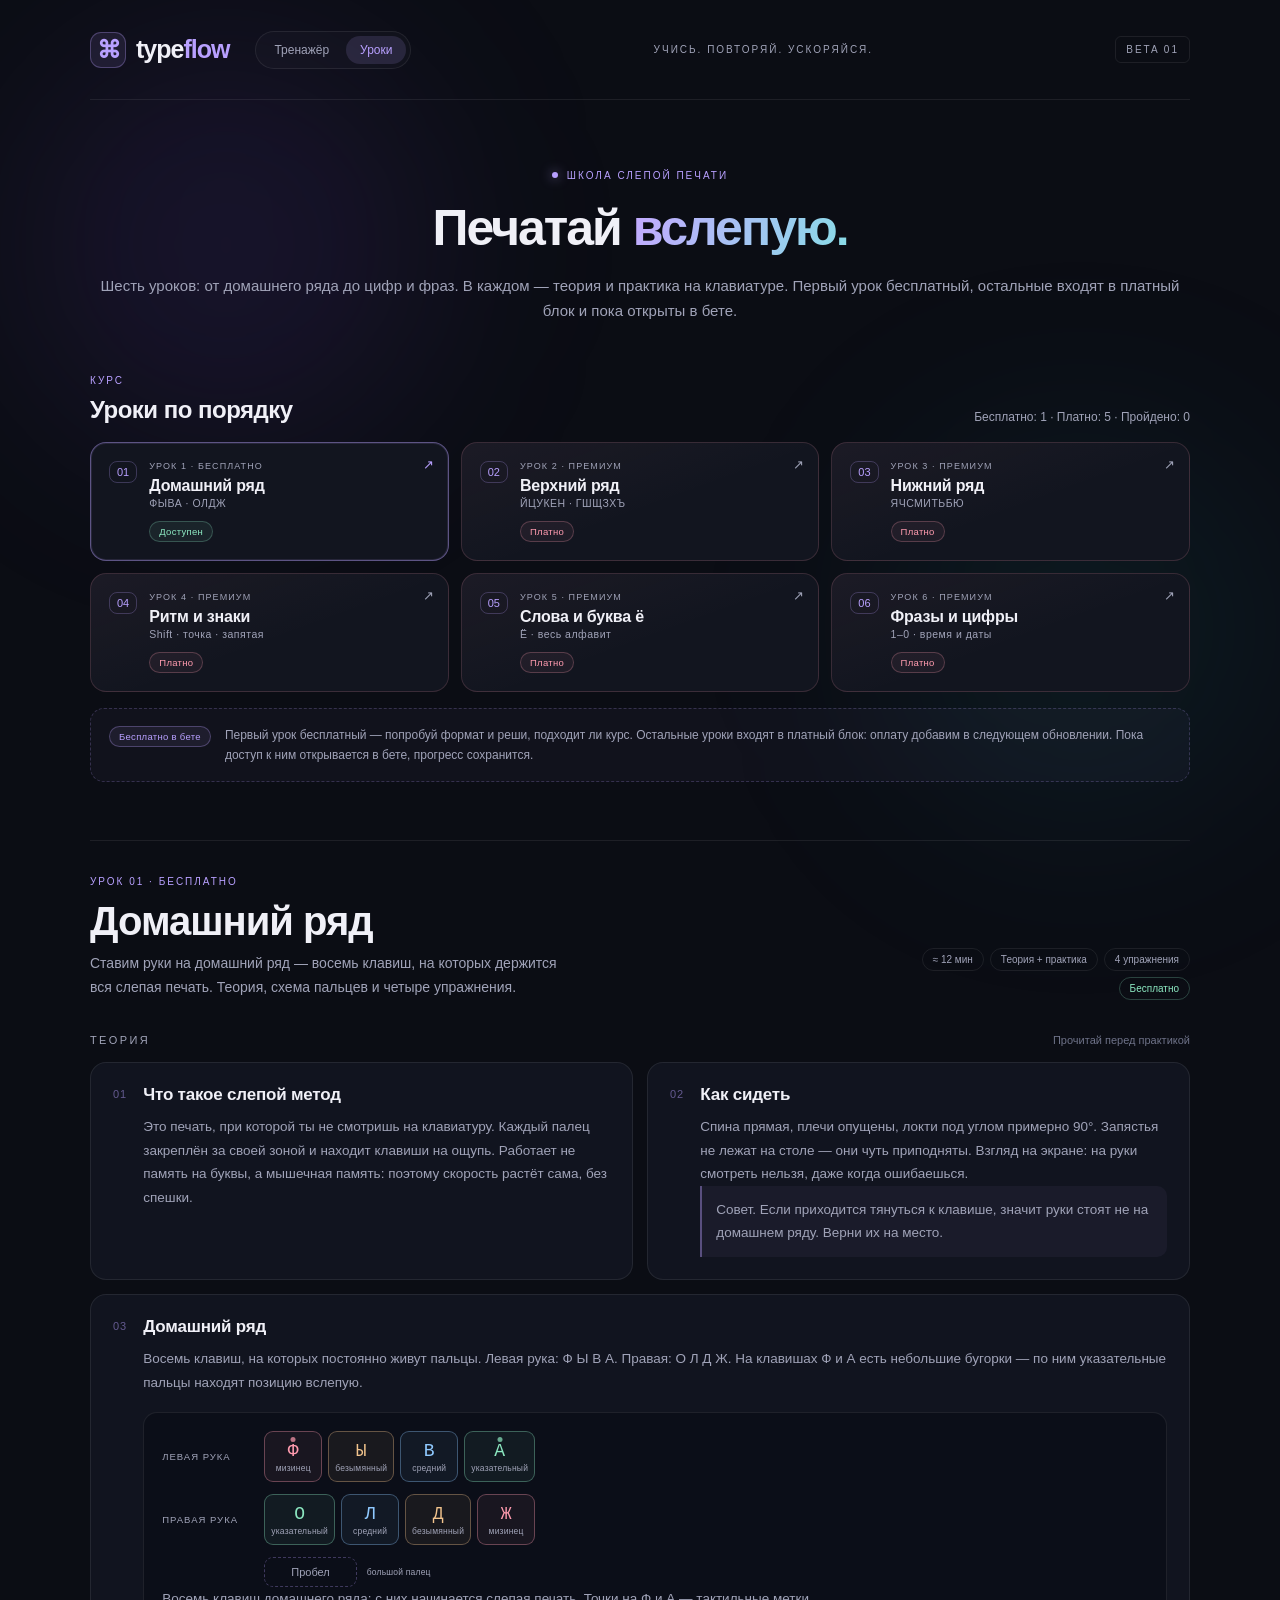
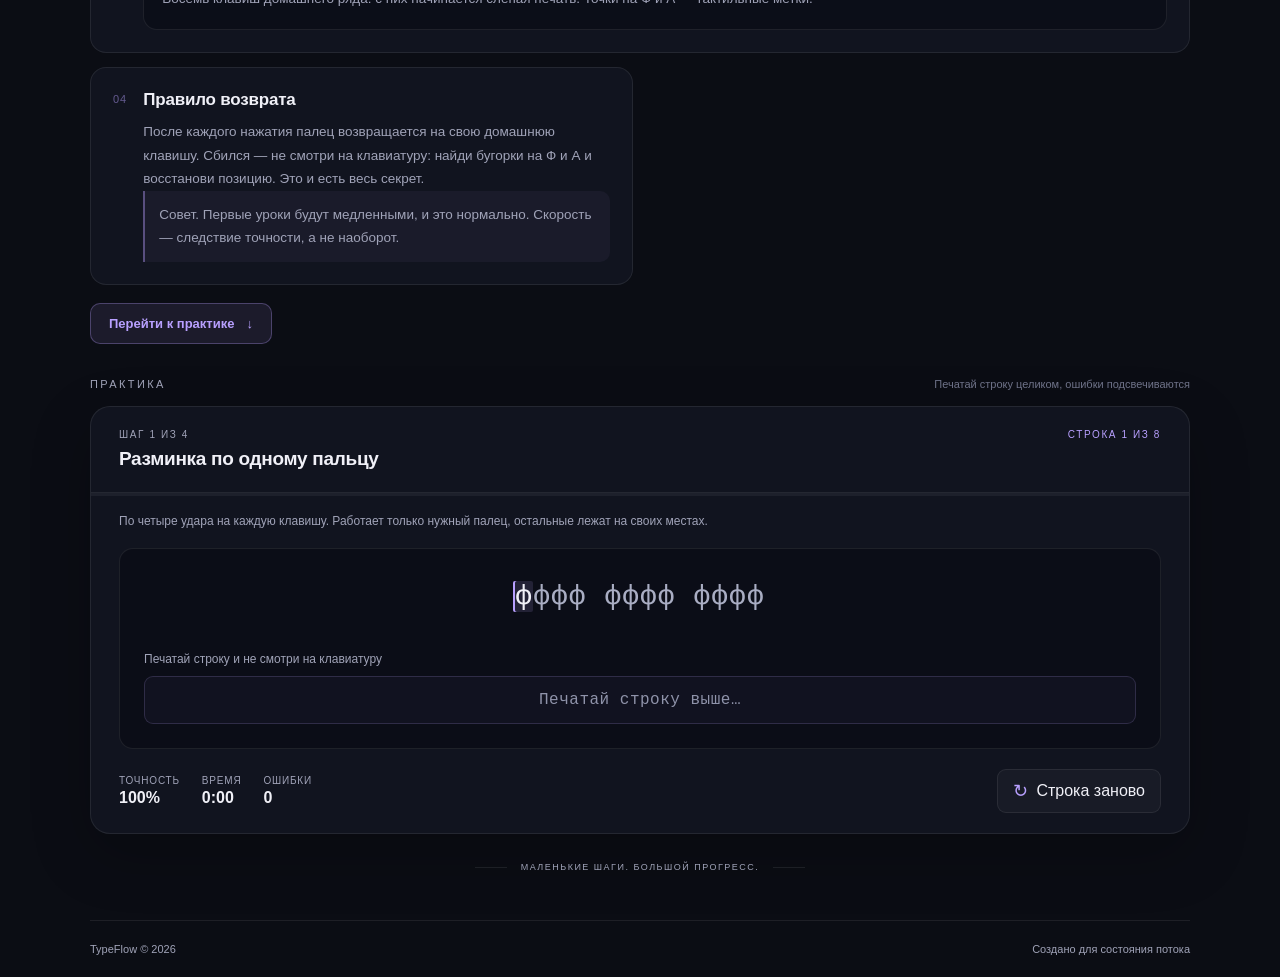
==== commit 49dc7a4a: "Уроки 5–6 и платная модель: первый урок бесплатно Добавлены уроки «Слова и буква ё» и «Фразы и цифры" ====
--- a/lessons.html
+++ b/lessons.html
@@ -45,8 +45,9 @@
       <h1>Печатай <span>вслепую.</span></h1>
 
       <p class="intro-description">
-        Короткие уроки: сначала теория, потом практика на клавиатуре.
-        По одному шагу за раз — от домашнего ряда до ровного ритма.
+        Шесть уроков: от домашнего ряда до цифр и фраз. В каждом — теория
+        и практика на клавиатуре. Первый урок бесплатный, остальные входят
+        в платный блок и пока открыты в бете.
       </p>
     </section>
 
@@ -210,6 +211,7 @@
 
         <p id="result-message" class="result-message"></p>
         <p id="result-best" class="result-best"></p>
+        <p id="result-upsell" class="result-upsell" hidden></p>
 
         <div class="result-actions">
           <button id="result-again" class="try-again-button" type="button">
@@ -219,6 +221,25 @@
           <a class="result-link" href="index.html">В тренажёр</a>
         </div>
       </section>
+    </section>
+
+    <section id="lesson-paywall" class="paywall" aria-labelledby="paywall-title" hidden>
+      <span class="badge badge-paid">ПЛАТНЫЙ УРОК</span>
+
+      <h2 id="paywall-title">Платный урок</h2>
+      <p id="paywall-text" class="paywall-text"></p>
+
+      <div class="paywall-actions">
+        <button id="paywall-beta" class="try-again-button" type="button">
+          Открыть в бете <span aria-hidden="true">↗</span>
+        </button>
+
+        <a class="result-link" href="lessons.html?lesson=home-row">
+          К бесплатному уроку
+        </a>
+      </div>
+
+      <p id="paywall-note" class="paywall-note"></p>
     </section>
 
     <section id="lesson-unavailable" class="lesson-unavailable" hidden>
--- a/style.css
+++ b/style.css
@@ -1443,7 +1443,7 @@
 
 .roadmap {
   display: grid;
-  grid-template-columns: repeat(4, minmax(0, 1fr));
+  grid-template-columns: repeat(3, minmax(0, 1fr));
   gap: 12px;
 }
 
@@ -1464,6 +1464,20 @@
 .roadmap-card.is-available:hover {
   border-color: rgba(184, 160, 255, 0.35);
   background: #151827;
+  transform: translateY(-2px);
+}
+
+.roadmap-card.is-premium {
+  border-color: rgba(255, 155, 175, 0.16);
+  background: linear-gradient(
+    160deg,
+    rgba(255, 155, 175, 0.045),
+    transparent 55%
+  ), #12151f;
+}
+
+.roadmap-card.is-premium:hover {
+  border-color: rgba(255, 155, 175, 0.34);
   transform: translateY(-2px);
 }
 
@@ -2021,6 +2035,17 @@
   letter-spacing: 0.3px;
 }
 
+.result-upsell {
+  margin: 0 0 22px;
+  padding: 12px 14px;
+  border: 1px dashed rgba(255, 155, 175, 0.28);
+  border-radius: 10px;
+  background: rgba(255, 155, 175, 0.04);
+  color: #d8bdc6;
+  font-size: 12px;
+  line-height: 1.65;
+}
+
 .result-actions {
   display: flex;
   align-items: center;
@@ -2038,6 +2063,59 @@
 
 .result-link:hover {
   color: var(--text);
+}
+
+.paywall {
+  margin-top: 42px;
+  padding: 40px 36px;
+  border: 1px dashed rgba(255, 155, 175, 0.32);
+  border-radius: 22px;
+  background:
+    radial-gradient(
+      ellipse at top right,
+      rgba(255, 155, 175, 0.08),
+      transparent 60%
+    ),
+    #121521;
+  text-align: center;
+}
+
+.paywall h2 {
+  margin: 16px 0 12px;
+  font-size: clamp(24px, 3.4vw, 34px);
+  letter-spacing: -0.8px;
+}
+
+.paywall-text {
+  max-width: 60ch;
+  margin: 0 auto;
+  color: var(--muted);
+  font-size: 14px;
+  line-height: 1.75;
+}
+
+.paywall-actions {
+  display: flex;
+  align-items: center;
+  justify-content: center;
+  flex-wrap: wrap;
+  gap: 18px;
+  margin: 26px 0 0;
+}
+
+.paywall-actions .try-again-button {
+  text-decoration: none;
+}
+
+.paywall-note {
+  margin: 20px 0 0;
+  color: #8b8fa6;
+  font-size: 11px;
+  line-height: 1.6;
+}
+
+.paywall .badge {
+  letter-spacing: 1.2px;
 }
 
 .lesson-unavailable {
@@ -2177,6 +2255,10 @@
 
   .lesson-unavailable {
     padding: 24px 18px;
+  }
+
+  .paywall {
+    padding: 26px 18px;
   }
 }
 
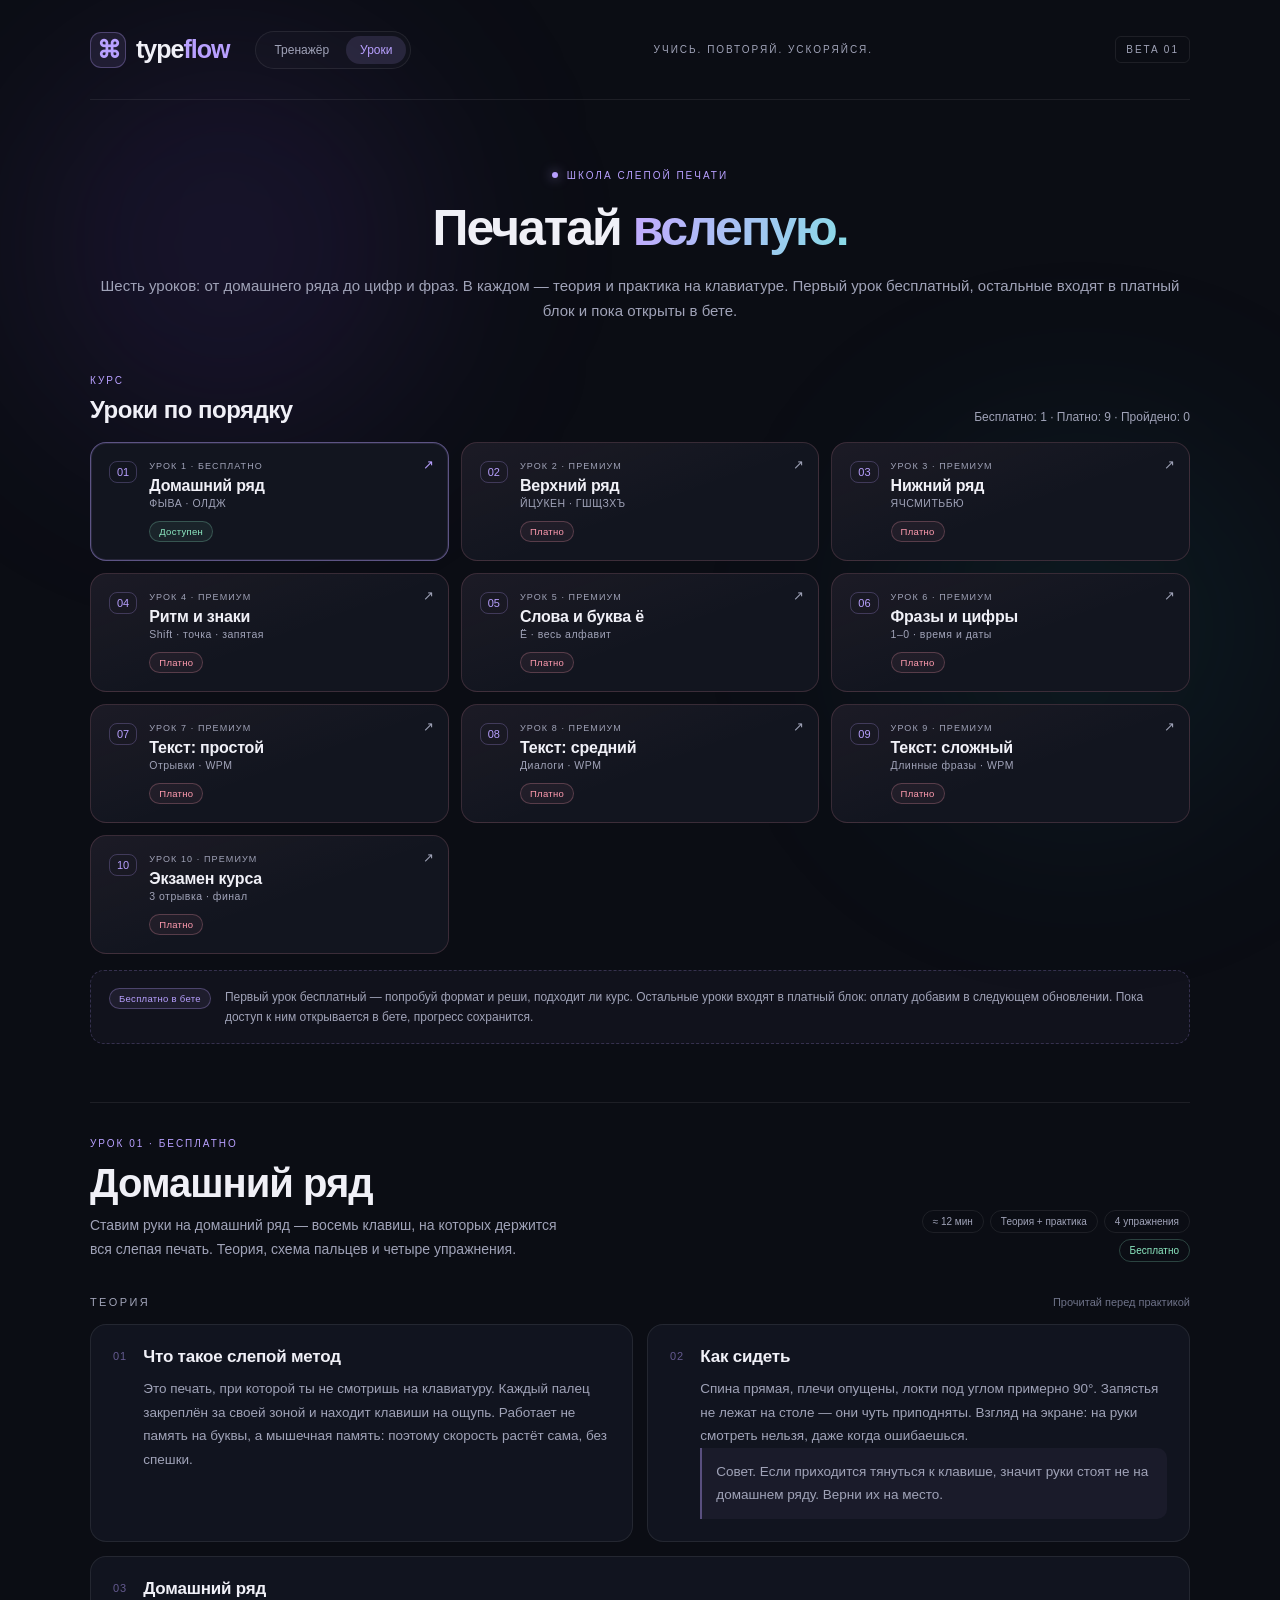
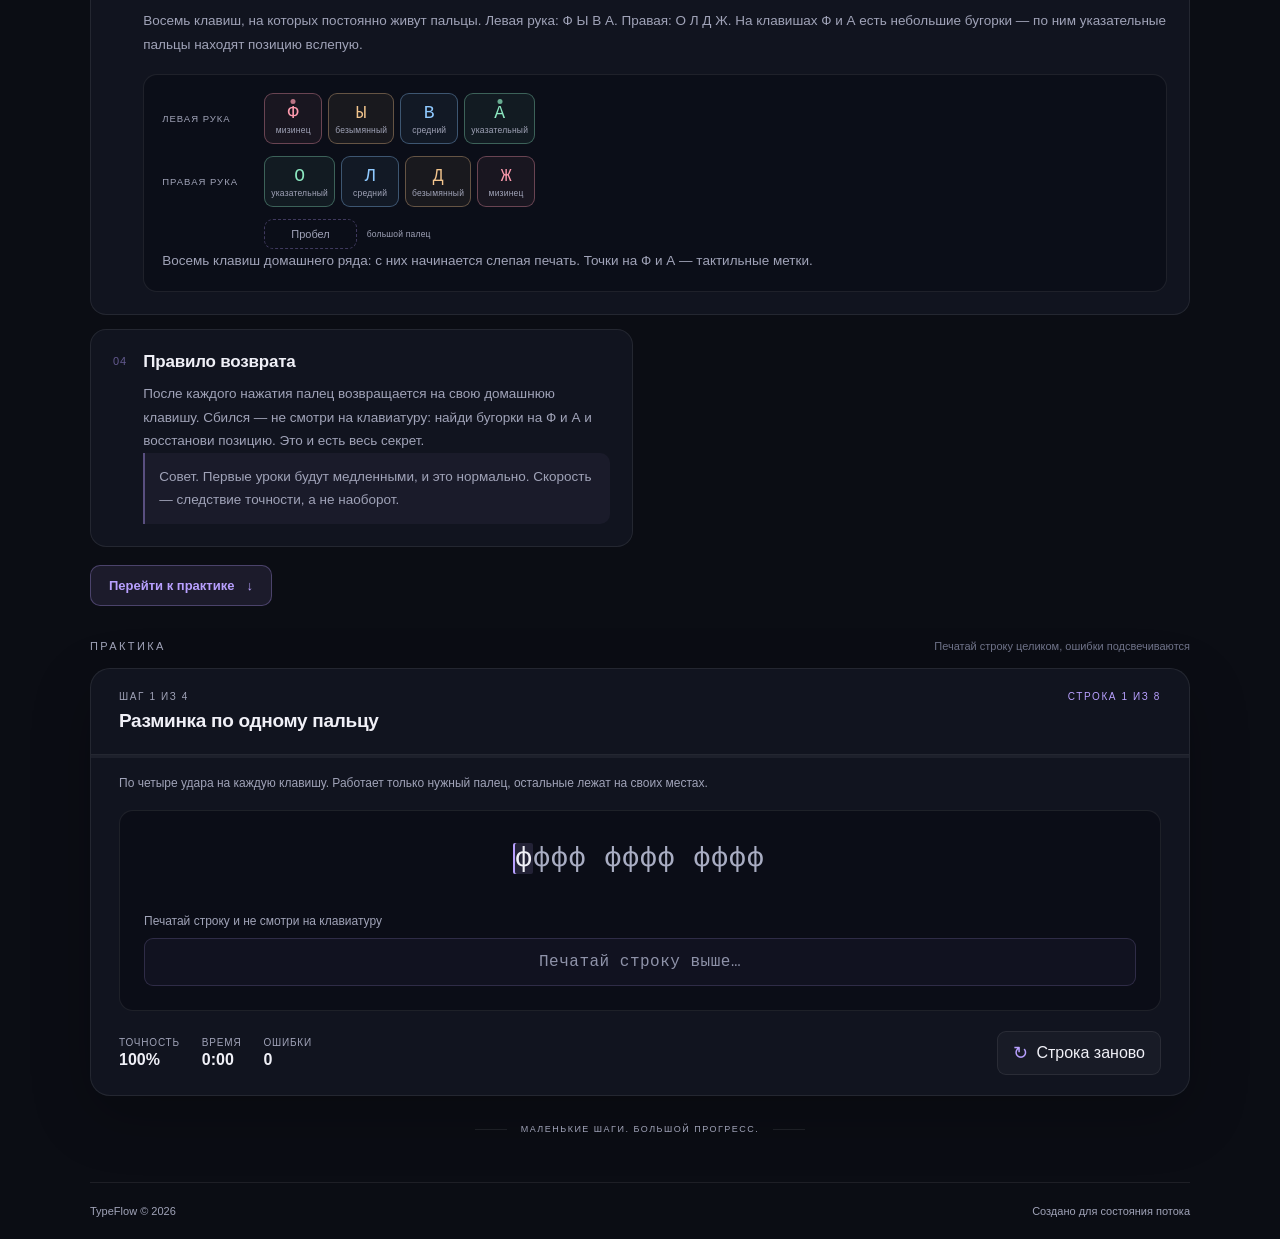
==== commit d166a596: "Текстовые уроки 7–10: отрывки из тренажёра и скорость в WPM Курс доведён до 10 уроков: четыре тексто" ====
--- a/lessons.html
+++ b/lessons.html
@@ -8,6 +8,7 @@
 <title>Уроки слепой печати — TypeFlow</title>
 
 <link rel="stylesheet" href="style.css">
+  <script src="texts.js" defer></script>
   <script src="lessons-data.js" defer></script>
   <script src="lessons.js" defer></script>
 </head>
@@ -150,6 +151,11 @@
               <b id="stat-accuracy">100%</b>
             </span>
 
+            <span id="speed-stat" class="practice-stat" hidden>
+              Скорость (WPM)
+              <b id="stat-speed">0</b>
+            </span>
+
             <span class="practice-stat">
               Время
               <b id="stat-time">0:00</b>
@@ -194,10 +200,10 @@
           </div>
 
           <div class="result-item">
-            <span class="result-label">Темп</span>
+            <span id="result-speed-label" class="result-label">Темп</span>
             <div class="result-number">
               <span id="result-speed">0</span>
-              <span class="result-unit">зн/мин</span>
+              <span id="result-speed-unit" class="result-unit">зн/мин</span>
             </div>
           </div>
 
--- a/style.css
+++ b/style.css
@@ -2017,6 +2017,10 @@
   text-transform: uppercase;
 }
 
+.practice-stat[hidden] {
+  display: none;
+}
+
 .practice-stat b {
   color: var(--text);
   font-size: 16px;
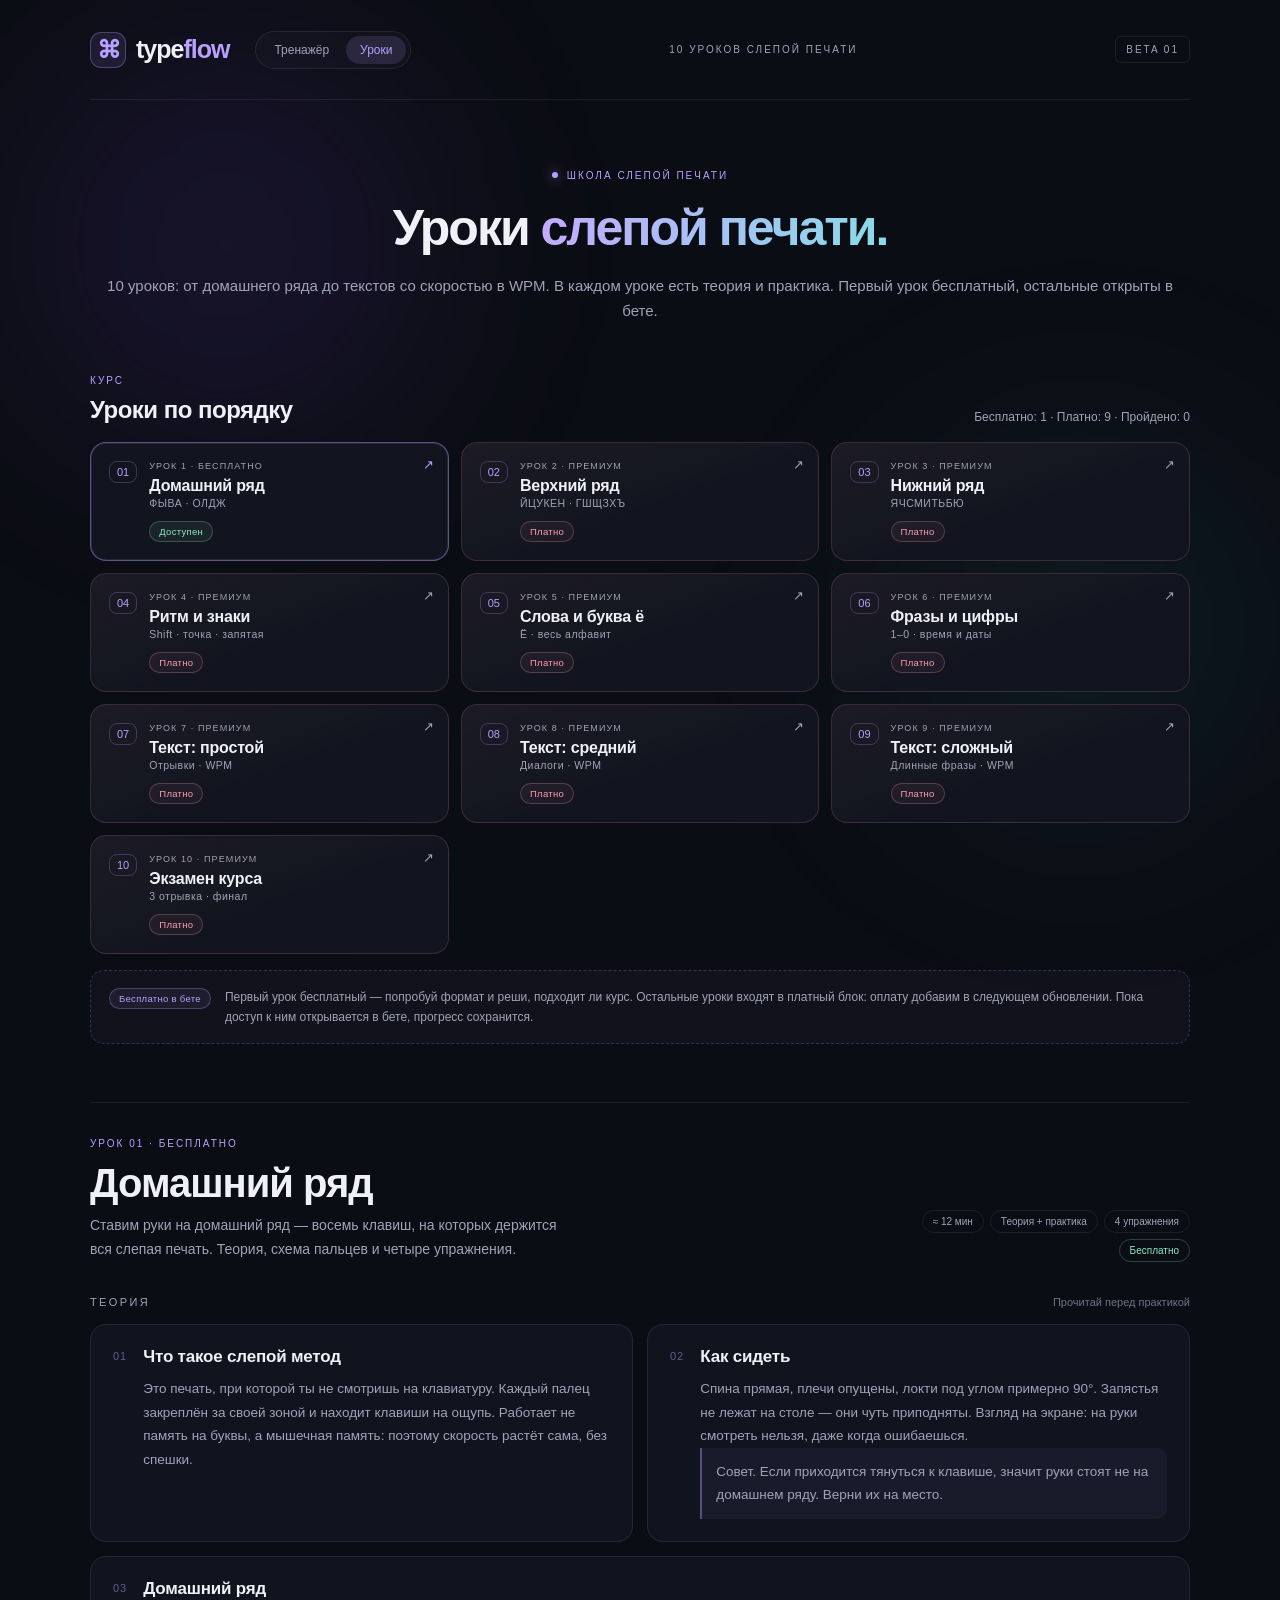
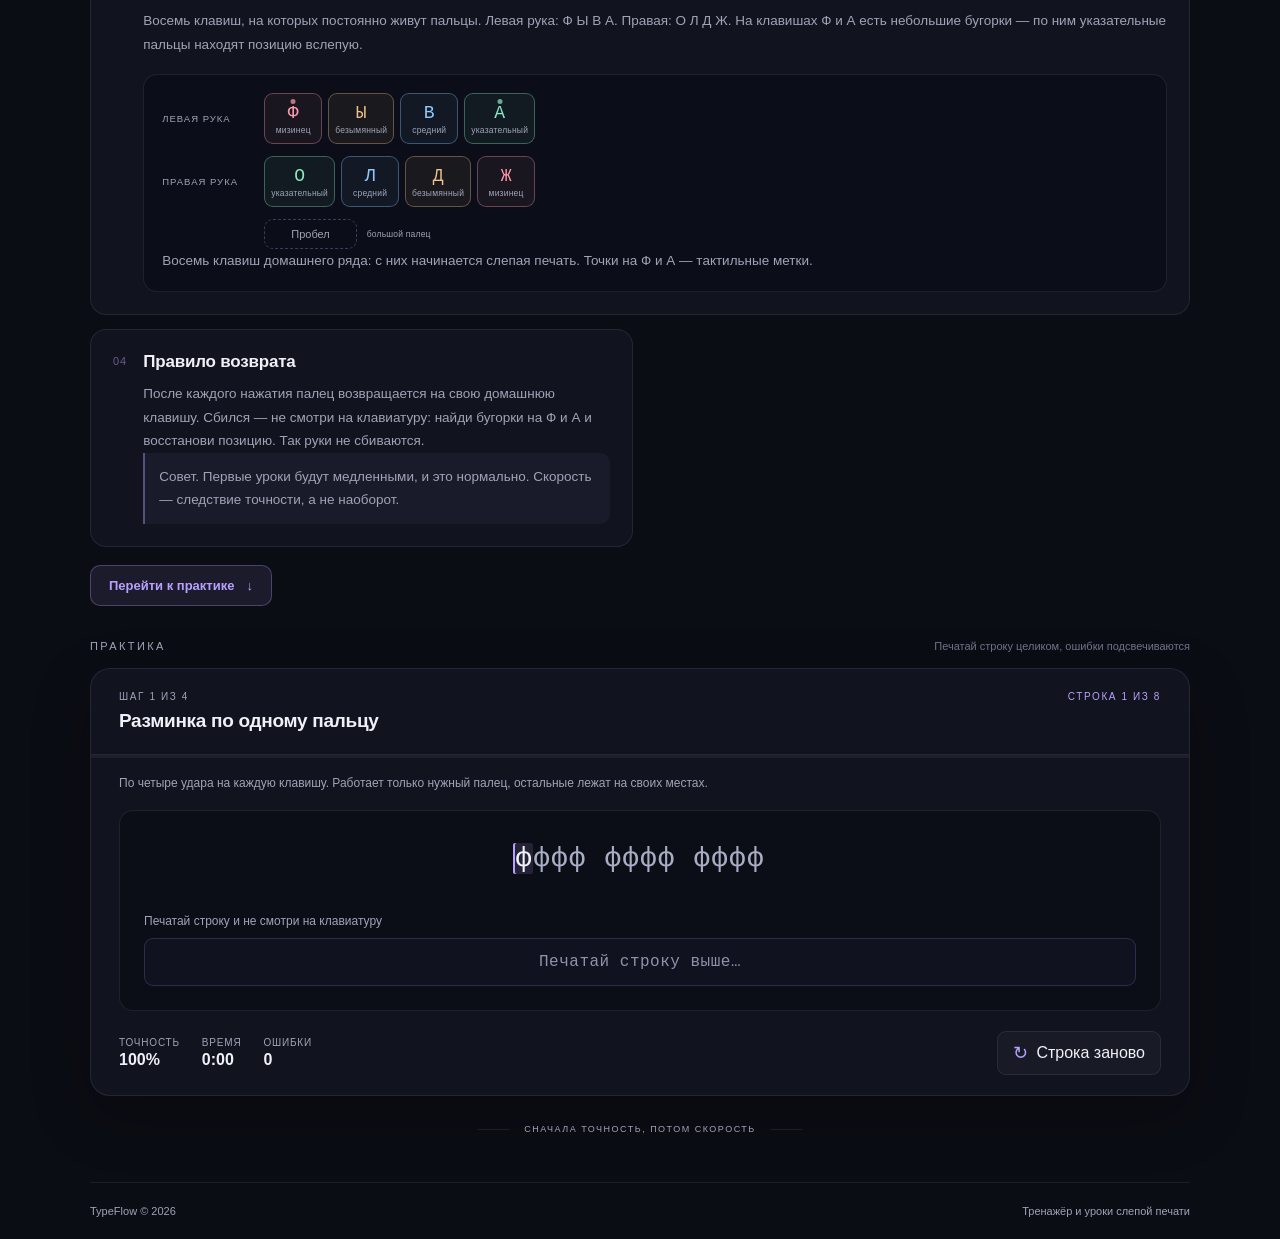
==== commit be3bd9dd: "Понятные тексты вместо рекламных фраз Заголовки, подписи, подсказки и сообщения переписаны простым я" ====
--- a/lessons.html
+++ b/lessons.html
@@ -31,7 +31,7 @@
       </nav>
     </div>
 
-    <span class="header-label">УЧИСЬ. ПОВТОРЯЙ. УСКОРЯЙСЯ.</span>
+    <span class="header-label">10 УРОКОВ СЛЕПОЙ ПЕЧАТИ</span>
 
     <span class="version">BETA 01</span>
   </header>
@@ -43,12 +43,12 @@
         ШКОЛА СЛЕПОЙ ПЕЧАТИ
       </div>
 
-      <h1>Печатай <span>вслепую.</span></h1>
+      <h1>Уроки <span>слепой печати.</span></h1>
 
       <p class="intro-description">
-        Шесть уроков: от домашнего ряда до цифр и фраз. В каждом — теория
-        и практика на клавиатуре. Первый урок бесплатный, остальные входят
-        в платный блок и пока открыты в бете.
+        10 уроков: от домашнего ряда до текстов со скоростью в WPM.
+        В каждом уроке есть теория и практика. Первый урок бесплатный,
+        остальные открыты в бете.
       </p>
     </section>
 
@@ -96,7 +96,7 @@
 
       <div class="lesson-section-head">
         <h3 class="lesson-section-title">Практика</h3>
-        <span class="lesson-section-hint">
+        <span id="practice-hint" class="lesson-section-hint">
           Печатай строку целиком, ошибки подсвечиваются
         </span>
       </div>
@@ -262,14 +262,14 @@
 
     <div class="bottom-note">
       <span class="note-line" aria-hidden="true"></span>
-      МАЛЕНЬКИЕ ШАГИ. БОЛЬШОЙ ПРОГРЕСС.
+      СНАЧАЛА ТОЧНОСТЬ, ПОТОМ СКОРОСТЬ
       <span class="note-line" aria-hidden="true"></span>
     </div>
   </main>
 
   <footer class="footer">
     <span>TypeFlow © 2026</span>
-    <span>Создано для состояния потока</span>
+    <span>Тренажёр и уроки слепой печати</span>
   </footer>
 </div>
 </body>
